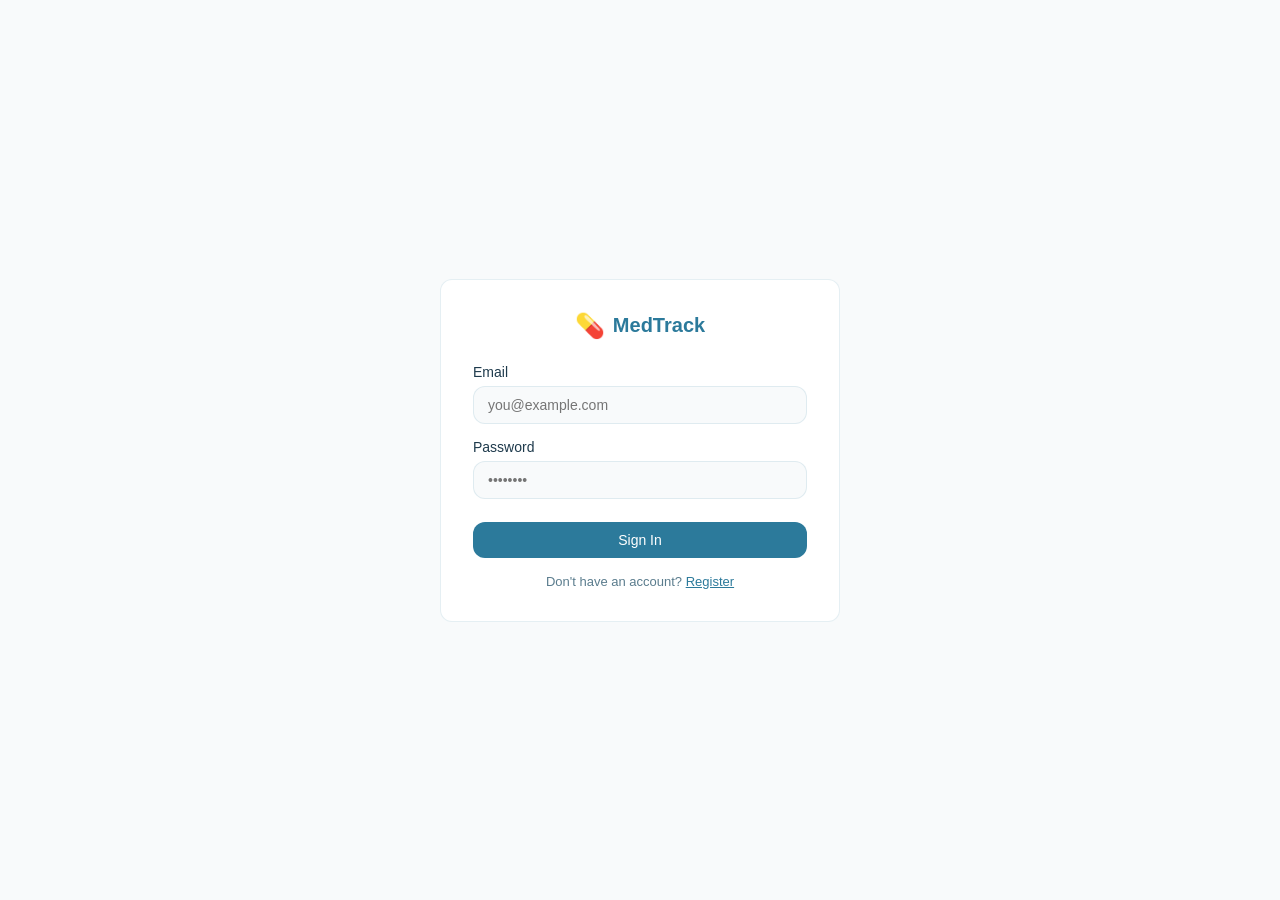
==== index.html @ 9bdb5b07 "Connect frontend to PHP backend API with login screen" ====
<!DOCTYPE html>
<html lang="en">
<head>
    <meta charset="UTF-8">
    <meta name="viewport" content="width=device-width, initial-scale=1.0">
    <title>MedTrack</title>
    <link rel="stylesheet" href="css/styles.css">
</head>
<body>
    <div id="login-screen">
    <div class="login-card">
        <div class="logo" style="justify-content:center;margin-bottom:24px">
            <span class="logo-icon">💊</span>
            <span class="logo-text">MedTrack</span>
        </div>
        <p id="login-error" class="login-error hidden"></p>
        <div class="form-group">
            <label class="form-label">Email</label>
            <input type="email" id="login-email" class="form-input" placeholder="you@example.com">
        </div>
        <div class="form-group">
            <label class="form-label">Password</label>
            <input type="password" id="login-password" class="form-input" placeholder="••••••••">
        </div>
        <button class="btn-add" style="width:100%;margin-top:8px" onclick="handleLogin()">Sign In</button>
        <p style="text-align:center;margin-top:16px;font-size:13px;color:var(--muted-foreground)">
            Don't have an account? 
            <a href="#" onclick="showRegister()" style="color:var(--primary)">Register</a>
        </p>
    </div>
</div>

<!-- Register Screen -->
<div id="register-screen" class="hidden">
    <div class="login-card">
        <div class="logo" style="justify-content:center;margin-bottom:24px">
            <span class="logo-icon">💊</span>
            <span class="logo-text">MedTrack</span>
        </div>
        <p id="register-error" class="login-error hidden"></p>
        <div class="form-group">
            <label class="form-label">First Name</label>
            <input type="text" id="reg-name" class="form-input" placeholder="John">
        </div>
        <div class="form-group">
            <label class="form-label">Last Name</label>
            <input type="text" id="reg-surname" class="form-input" placeholder="Smith">
        </div>
        <div class="form-group">
            <label class="form-label">Email</label>
            <input type="email" id="reg-email" class="form-input" placeholder="you@example.com">
        </div>
        <div class="form-group">
            <label class="form-label">Password</label>
            <input type="password" id="reg-password" class="form-input" placeholder="••••••••">
        </div>
        <div class="form-group">
            <label class="form-label">Role</label>
            <select id="reg-role" class="form-input">
                <option value="patient">Patient</option>
                <option value="doctor">Doctor</option>
            </select>
        </div>
        <button class="btn-add" style="width:100%;margin-top:8px" onclick="handleRegister()">Create Account</button>
        <p style="text-align:center;margin-top:16px;font-size:13px;color:var(--muted-foreground)">
            Already have an account?
            <a href="#" onclick="showLogin()" style="color:var(--primary)">Sign In</a>
        </p>
    </div>
</div>

    <!--MOBILE LAYOUT (Patient View)-->
    <div id="mobile-layout">
        <!-- Mobile Header -->
        <header class="mobile-header">
            <div class="logo">
                <span class="logo-icon">💊</span>
                <span class="logo-text">MedTrack</span>
            </div>
            <div class="header-right">
                <select id="role-selector" class="role-dropdown">
                    <option value="patient">Patient</option>
                    <option value="doctor">Doctor</option>
                    <option value="admin">Admin</option>
                </select>
                <button class="profile-btn">👤</button>
            </div>
        </header>

        <!-- Mobile Content -->
        <main id="mobile-content" class="mobile-main">
            <!-- Patient Dashboard -->
            <div id="patient-dashboard" class="page">
                <!-- Greeting -->
                <div class="greeting">
                    <h1 class="greeting-title">Good morning!</h1>
                    <p class="date-text" id="current-date"></p>
                </div>

                <!-- Adherence Card -->
                <div class="card adherence-card">
                    <p class="card-label">Today's Adherence</p>
                    <div class="adherence-stats">
                        <span class="adherence-percent" id="adherence-percent">0%</span>
                        <div class="adherence-circle">
                            <span id="adherence-circle-text">0%</span>
                        </div>
                    </div>
                    <div class="progress-bar">
                        <div class="progress-fill" id="progress-fill"></div>
                    </div>
                </div>

                <!-- Today's Medications -->
                <div class="section">
                    <h2 class="section-title">Today's Medications</h2>
                    <div id="medications-list">
                        <!-- Medication cards will load here -->
                    </div>
                </div>
            </div>

            <!-- Medications Page -->
            <div id="patient-medications" class="page hidden">
                <div class="page-header">
                    <h1 class="page-title">My Medications</h1>
                    <button class="btn-add" id="btn-add-med">+ Add</button>
                </div>
                <div id="all-medications-list">
                    <!-- All medications will load here -->
                </div>
            </div>

            <!-- History Page -->
            <div id="patient-history" class="page hidden">
                <div class="page-header">
                    <h1 class="page-title">Medication History</h1>
                </div>
                <p class="page-subtitle">Track your medication adherence over time</p>

                <!-- Weekly Summary Card -->
                <div class="card">
                    <div class="summary-header">
                        <h2 class="section-title">Weekly Summary</h2>
                        <div class="week-nav">
                            <button class="week-nav-btn" id="prev-week">←</button>
                            <button class="week-nav-btn" id="current-week-btn">Current Week</button>
                            <button class="week-nav-btn" id="next-week">→</button>
                        </div>
                    </div>
                    <div class="week-summary">
                        <div class="week-info">
                            <p class="week-dates" id="week-dates">Feb 16 - Feb 22, 2026</p>
                            <p class="week-adherence" id="week-adherence">0% Adherence</p>
                        </div>
                        <div class="adherence-circle">
                            <span id="history-adherence-circle">0%</span>
                        </div>
                    </div>
                </div>

                <!-- Calendar Table -->
                <div class="card history-calendar">
                    <div class="calendar-scroll">
                        <table class="calendar-table" id="history-table">
                            <!-- Table will be generated by JS -->
                        </table>
                    </div>

                    <!-- Legend -->
                    <div class="calendar-legend">
                        <div class="legend-item">
                            <span class="legend-icon taken">✓</span>
                            <span>Taken</span>
                        </div>
                        <div class="legend-item">
                            <span class="legend-icon partial">●</span>
                            <span>Partial</span>
                        </div>
                        <div class="legend-item">
                            <span class="legend-icon missed">✗</span>
                            <span>Missed</span>
                        </div>
                        <div class="legend-item">
                            <span class="legend-icon scheduled"></span>
                            <span>Scheduled</span>
                        </div>
                    </div>
                </div>
            </div>

            <!-- Reminders Page -->
            <div id="patient-reminders" class="page hidden">
                <div class="page-header">
                    <h1 class="page-title">Reminders</h1>
                </div>
                <p class="page-subtitle">Stay on track with your medication schedule</p>

                <!-- Today's Stats -->
                <div class="reminder-stats">
                    <div class="stat-card">
                        <span class="stat-icon">💊</span>
                        <div class="stat-info">
                            <p class="stat-label">Today's Doses</p>
                            <p class="stat-value" id="todays-doses">0</p>
                        </div>
                    </div>
                    <div class="stat-card">
                        <span class="stat-icon">✓</span>
                        <div class="stat-info">
                            <p class="stat-label">Taken</p>
                            <p class="stat-value" id="doses-taken">0</p>
                        </div>
                    </div>
                </div>

                <!-- Today's Schedule -->
                <div class="card">
                    <h2 class="section-title">Today's Schedule</h2>
                    <div id="reminders-list">
                        <!-- Reminders will load here -->
                    </div>
                </div>

                <!-- Notification Settings -->

                  <!-- Appointments -->
                  <div class="card">
                      <h2 class="section-title"><svg xmlns="http://www.w3.org/2000/svg" width="24" height="24" viewBox="0 0 24 24"><g fill="none"><path fill="#0c6fff" d="m3.171 7.083l3.732.12h5.122c1.71 0 3.411-.07 5.122-.1l3.302-.07h1.7a.35.35 0 0 0 .36-.33a.34.34 0 0 0-.33-.35l-1.73-.12l-3.302-.11c-1.71 0-3.421-.1-5.122-.1c-1.7 0-3.421.06-5.132.11l-3.712.15a7.4 7.4 0 0 0-1.19.06c-.31 0-.47.68 0 .69z"/><path fill="#020202" d="M23.85 5.943c.044-.788.021-1.578-.07-2.361a2.35 2.35 0 0 0-.49-1.11A1.55 1.55 0 0 0 22.52 2a6 6 0 0 0-1.001-.16c-.53-.05-1.06-.08-1.59-.11h-2.362c-2.33 0-4.652-.11-7.003-.13c-1.56 0-3.12 0-4.672.07l-3 .22c-.33 0-.711 0-1.071.07a6 6 0 0 0-.78.2a.64.64 0 0 0-.47.57c-.04.63-.09 1.27-.13 1.991C.35 6.302.3 7.883.21 9.474c-.06.95-.171 1.89-.211 2.841v1.25c0 .58.14 5.003.28 6.543q.035.599.21 1.17a.6.6 0 0 0 .21.301c.163.123.351.208.55.25q.498.08 1 .11l1.261.07l1.881.13l2.951.07c1.201 0 2.432.14 3.652.19h1.62c1.591 0 5.193-.12 7.394-.3a11 11 0 0 0 1.77-.25a.9.9 0 0 0 .45-.3a2.2 2.2 0 0 0 .35-.84q.105-.817.09-1.641L24 12.795zm-1.33 13.115v1.3a1.6 1.6 0 0 1-.12.46c-.12 0-.34.07-.56.09c-.851.11-2.212.19-3.622.26c-1.761.08-3.592.13-4.602.17h-1c-1.401 0-2.832-.16-4.212-.15H5.482l-1.84-.09l-1.251-.09h-.81l-.23-.05c0-.06-.06-.13-.08-.21a18 18 0 0 1-.19-1.83c-.09-1.49-.25-4.912-.28-5.402s0-1.06 0-1.581c0-.81.11-1.61.14-2.431c.03-.82.12-4.162.15-4.752s.06-1.33.11-2c.05 0 .52-.15.73-.17s.72 0 1 0L5.882 2.4h4.632c2.321 0 4.652.17 7.003.23c.77 0 1.55 0 2.331.08c.51 0 1 .07 1.53.13q.365.025.721.1a.76.76 0 0 1 .41.2c.189.279.293.605.3.94c.06.661 0 1.391 0 1.902l.07 6.362v.84z"/><path fill="#020202" d="M3.531 3.702a.88.88 0 0 0-.77 1.57c.76.42 2.23-.74.77-1.57m3.161.07c-.91-.43-1.7.83-.83 1.37a1.31 1.31 0 0 0 1.28-.29c.21-.24.19-.75-.45-1.08m1.841 1.23a1 1 0 0 0 1.56-.4a.89.89 0 0 0-1-1a.79.79 0 0 0-.56 1.4"/><path fill="#020202" fill-rule="evenodd" d="M8.163 11.605c-.35-2.001-.46-2.001-2.11-1.9c-1.481.08-1.731-.141-2.001 1.14c-.06.32-.08.85-.14 1.31a1.3 1.3 0 0 0 .13.83c.45.78 1.62.76 2.42.78c1.471.04 1.821-.76 1.701-2.16m-1.08.71c0 .3 0 .24-.6.32c-2.211.09-1.701.12-1.601-2.2c.698.107 1.404.16 2.11.16c.115.565.146 1.145.09 1.72m.751 3.512c-.31-.66-1.13-.5-1.78-.46c-1.491.07-1.731-.14-2.001 1.13c-.06.32-.08.86-.14 1.32a1.3 1.3 0 0 0 .13.83c.45.771 1.62.761 2.42.781c2.072.05 1.921-1.65 1.371-3.601m-.75 2.18c0 .29 0 .23-.6.32c-2.201.08-1.711.12-1.601-2.2q1.051.132 2.11.13a5.8 5.8 0 0 1 .09 1.75m7.284-6.402c-.35-2.001-.46-2.001-2.111-1.9c-1.48.08-1.73-.141-2 1.14c-.06.32-.09.85-.15 1.31a1.3 1.3 0 0 0 .14.83c.44.78 1.61.76 2.42.78c1.47.04 1.811-.76 1.7-2.16m-1.09.71c0 .3 0 .24-.59.32c-2.212.09-1.712.12-1.602-2.2q1.05.16 2.111.16c.107.566.134 1.146.08 1.72m.722 3.512c-.31-.66-1.13-.5-1.771-.46c-1.49.07-1.73-.14-2 1.13c-.06.32-.09.86-.15 1.32a1.3 1.3 0 0 0 .14.83c.44.771 1.61.761 2.42.781c2.101.05 1.941-1.65 1.36-3.601m-.72 2.18c0 .29 0 .23-.59.32c-2.212.08-1.711.12-1.601-2.2q1.05.147 2.11.16c.107.567.134 1.146.08 1.72m7.295-6.402c-.36-2.001-.47-2.001-2.121-1.9c-1.48.08-1.731-.141-2.001 1.14c-.07.32-.09.85-.15 1.31c-.05.284-.003.575.13.83c.45.78 1.62.76 2.42.78c1.481.04 1.832-.76 1.722-2.16m-1.09.71c-.05.3 0 .24-.601.32c-2.211.09-1.7.12-1.6-2.2q1.048.16 2.11.16c.114.565.145 1.145.09 1.72m.751 3.512c-.31-.66-1.131-.5-1.781-.46c-1.49.07-1.731-.14-2.001 1.13c-.07.32-.09.86-.15 1.32c-.05.284-.003.576.13.83c.45.771 1.62.761 2.42.781c2.082.05 1.932-1.65 1.381-3.601m-.75 2.18c-.05.29 0 .23-.601.32c-2.201.08-1.7.12-1.6-2.2q1.05.147 2.11.16c.115.566.145 1.146.09 1.72" clip-rule="evenodd"/></g></svg> Appointments</h2>
                      <div id="appointments-list">
                          <!-- Appointments will load here -->
                      </div>
                  </div>


                <div class="card">
                    <h2 class="section-title">Notification Settings</h2>
                    <div class="settings-list">
                        <div class="setting-item">
                            <div class="setting-info">
                                <p class="setting-label">Medication Reminders</p>
                                <p class="setting-desc">Get notified before each dose</p>
                            </div>
                            <label class="toggle">
                                <input type="checkbox" checked>
                                <span class="toggle-slider"></span>
                            </label>
                        </div>
                        <div class="setting-item">
                            <div class="setting-info">
                                <p class="setting-label">Missed Dose Alerts</p>
                                <p class="setting-desc">Alert when a dose is missed</p>
                            </div>
                            <label class="toggle">
                                <input type="checkbox" checked>
                                <span class="toggle-slider"></span>
                            </label>
                        </div>
                    </div>
                </div>
            </div>
        </main>

        <!-- Bottom Navigation (Mobile Only)-->
        <nav id="bottom-nav" class="bottom-nav">
        <button class="nav-item active" data-page="dashboard">
                <span class="nav-icon"><svg xmlns="http://www.w3.org/2000/svg" width="24" height="24" viewBox="0 0 24 24"><path fill="none" stroke="currentColor" stroke-linecap="round" stroke-linejoin="round" stroke-width="2" d="M8 14v3m4-3v3m4-3v3M3 21h18M3 10h18M3 7l9-4l9 4M4 10h16v11H4z"/></svg></span>
                <span class="nav-label">Home</span>
            </button>
            <button class="nav-item" data-page="medications">
                <span class="nav-icon"><span class="nav-icon"><svg xmlns="http://www.w3.org/2000/svg" width="24" height="24" viewBox="0 0 24   24" fill="none" stroke="currentColor" stroke-width="2" stroke-linecap="round"                         stroke-linejoin="round"><path d="m10.5 20.5 10-10a4.95 4.95 0 1 0-7-7l-10 10a4.95 4.95 0 1 0 7         7Z"/><path d="m8.5 8.5 7 7"/></svg></span>
                <span class="nav-label">Meds</span>
            </button>
            <button class="nav-item" data-page="history">
                <span class="nav-icon"><svg xmlns="http://www.w3.org/2000/svg" width="24" height="24" viewBox="0 0 24 24"><path fill="none" stroke="currentColor" stroke-linecap="round" stroke-linejoin="round" stroke-width="1.5" d="M6.75 3v2.25M17.25 3v2.25M3 18.75V7.5a2.25 2.25 0 0 1 2.25-2.25h13.5A2.25 2.25 0 0 1 21 7.5v11.25m-18 0A2.25 2.25 0 0 0 5.25 21h13.5A2.25 2.25 0 0 0 21 18.75m-18 0v-7.5A2.25 2.25 0 0 1 5.25 9h13.5A2.25 2.25 0 0 1 21 11.25v7.5m-9-6h.008v.008H12v-.008ZM12 15h.008v.008H12V15Zm0 2.25h.008v.008H12v-.008ZM9.75 15h.008v.008H9.75V15Zm0 2.25h.008v.008H9.75v-.008ZM7.5 15h.008v.008H7.5V15Zm0 2.25h.008v.008H7.5v-.008Zm6.75-4.5h.008v.008h-.008v-.008Zm0 2.25h.008v.008h-.008V15Zm0 2.25h.008v.008h-.008v-.008Zm2.25-4.5h.008v.008H16.5v-.008Zm0 2.25h.008v.008H16.5V15Z"/></svg></span>
                <span class="nav-label">History</span>
            </button>
            <button class="nav-item" data-page="reminders">
                <span class="nav-icon"><svg xmlns="http://www.w3.org/2000/svg" width="24" height="24" viewBox="0 0 24 24"><path fill="none" stroke="currentColor" stroke-linecap="round" stroke-linejoin="round" stroke-width="2" d="M15 17h5l-1.405-1.405A2.03 2.03 0 0 1 18 14.158V11a6 6 0 0 0-4-5.659V5a2 2 0 1 0-4 0v.341C7.67 6.165 6 8.388 6 11v3.159c0 .538-.214 1.055-.595 1.436L4 17h5m6 0v1a3 3 0 1 1-6 0v-1m6 0H9"/></svg></span>
                <span class="nav-label">Reminders</span>
            </button>
            <button class="nav-item" data-page="messages">
                <span class="nav-icon"><svg xmlns="http://www.w3.org/2000/svg" width="24" height="24" viewBox="0 0 24 24"><path fill="none" stroke="currentColor" stroke-linecap="round" stroke-linejoin="round" stroke-width="1.5" d="M7.5 8.25h9m-9 3H12m-9.75 1.51c0 1.6 1.123 2.994 2.707 3.227c1.129.166 2.27.293 3.423.379c.35.026.67.21.865.501L12 21l2.755-4.133a1.14 1.14 0 0 1 .865-.501a48.172 48.172 0 0 0 3.423-.379c1.584-.233 2.707-1.626 2.707-3.228V6.741c0-1.602-1.123-2.995-2.707-3.228A48.394 48.394 0 0 0 12 3c-2.392 0-4.744.175-7.043.513C3.373 3.746 2.25 5.14 2.25 6.741v6.018Z"/></svg></span>
                <span class="nav-label">Messages</span>
            </button>
            <button class="nav-item" data-page="settings">
                <span class="nav-icon"><svg xmlns="http://www.w3.org/2000/svg" width="24" height="24" viewBox="0 0 24 24"><g fill="none" stroke="currentColor" stroke-linecap="round" stroke-linejoin="round" stroke-width="2"><path d="M10.325 4.317c.426-1.756 2.924-1.756 3.35 0a1.724 1.724 0 0 0 2.573 1.066c1.543-.94 3.31.826 2.37 2.37a1.724 1.724 0 0 0 1.065 2.572c1.756.426 1.756 2.924 0 3.35a1.724 1.724 0 0 0-1.066 2.573c.94 1.543-.826 3.31-2.37 2.37a1.724 1.724 0 0 0-2.572 1.065c-.426 1.756-2.924 1.756-3.35 0a1.724 1.724 0 0 0-2.573-1.066c-1.543.94-3.31-.826-2.37-2.37a1.724 1.724 0 0 0-1.065-2.572c-1.756-.426-1.756-2.924 0-3.35a1.724 1.724 0 0 0 1.066-2.573c-.94-1.543.826-3.31 2.37-2.37c.996.608 2.296.07 2.572-1.065"/><path d="M15 12a3 3 0 1 1-6 0a3 3 0 0 1 6 0"/></g></svg></span>
                <span class="nav-label">Settings</span>
            </button>
        </nav>
    </div>

    <!-- DESKTOP LAYOUT (Doctor/Admin View)-->
    <div id="desktop-layout" class="desktop-layout hidden">
        <!-- Desktop Header -->
        <header class="desktop-header">
            <div class="logo">
                <span class="logo-icon">💊</span>
                <span class="logo-text">MedTrack</span>
            </div>
            <div class="header-right">
                <select id="role-selector-desktop" class="role-dropdown">
                    <option value="patient">Patient</option>
                    <option value="doctor">Doctor</option>
                    <option value="admin">Admin</option>
                </select>
                <button class="profile-btn">👤</button>
            </div>
        </header>

        <!-- Desktop Sidebar -->
        <aside id="sidebar" class="sidebar">
            <!-- Doctor Navigation -->
            <div id="doctor-nav" class="sidebar-nav">
                <button class="sidebar-item active" data-page="dashboard">
                    <span class="sidebar-icon"><svg xmlns="http://www.w3.org/2000/svg" width="24" height="24" viewBox="0 0 24 24"><path fill="none" stroke="currentColor" stroke-linecap="round" stroke-linejoin="round" stroke-width="2" d="M8 14v3m4-3v3m4-3v3M3 21h18M3 10h18M3 7l9-4l9 4M4 10h16v11H4z"/></svg></span>
                    <span class="sidebar-label">Dashboard</span>
                </button>
                <button class="sidebar-item" data-page="patients">
                    <span class="sidebar-icon">👥</span>
                    <span class="sidebar-label">Patients</span>
                </button>
                <button class="sidebar-item" data-page="prescriptions">
                    <span class="sidebar-icon">📝</span>
                    <span class="sidebar-label">Prescriptions</span>
                </button>
                <button class="sidebar-item" data-page="reports">
                    <span class="sidebar-icon">📊</span>
                    <span class="sidebar-label">Reports</span>
                </button>
                <button class="sidebar-item" data-page="messages">
                    <span class="sidebar-icon">💬</span>
                    <span class="sidebar-label">Messages</span>
                </button>
                <button class="sidebar-item" data-page="settings">
                    <span class="sidebar-icon">⚙️</span>
                    <span class="sidebar-label">Settings</span>
                </button>
            </div>

            <!-- Admin Navigation -->
            <div id="admin-nav" class="sidebar-nav hidden">
                <button class="sidebar-item active" data-page="dashboard">
                    <span class="sidebar-icon">🏠</span>
                    <span class="sidebar-label">Dashboard</span>
                </button>
                <button class="sidebar-item" data-page="users">
                    <span class="sidebar-icon">👥</span>
                    <span class="sidebar-label">Users & Roles</span>
                </button>
                <button class="sidebar-item" data-page="logs">
                    <span class="sidebar-icon">📋</span>
                    <span class="sidebar-label">System Logs</span>
                </button>
                <button class="sidebar-item" data-page="reports">
                    <span class="sidebar-icon">📊</span>
                    <span class="sidebar-label">Reports</span>
                </button>
                <button class="sidebar-item" data-page="settings">
                    <span class="sidebar-icon">⚙️</span>
                    <span class="sidebar-label">Settings</span>
                </button>
            </div>
        </aside>

        <!-- Desktop Content -->
        <main id="desktop-content" class="desktop-main">
        </main>
    </div>

    <!--Add medication Modal-->
    <div id="add-med-modal" class="modal-overlay hidden">
      <div class="modal">
          <h2 class="modal-title">Add Medication</h2>
          <form id="add-med-form">
              <div class="form-group">
                  <label class="form-label">Medication Name</label>
                  <input type="text" id="med-name" class="form-input" placeholder="e.g. Lisinopril" required>
              </div>
              <div class="form-group">
                <label class="form-label">Dose</label>
                  <input type="text" id="med-dose" class="form-input" placeholder="e.g. 10mg" required>
              </div>
              <div class="form-group">
                  <label class="form-label">Frequency</label>
                  <select id="med-frequency" class="form-input">
                      <option value="Once daily">Once daily</option>
                      <option value="Twice daily">Twice daily</option>
                      <option value="Three times daily">Three times daily</option>
                  </select>
              </div>
              <div class="form-group">
                  <label class="form-label">Time</label>
                  <input type="time" id="med-time" class="form-input" value="08:00" required>
              </div>
              <div class="modal-buttons">
                  <button type="submit" class="btn-add">Add Medication</button>
                  <button type="button" id="cancel-modal" class="btn-cancel">Cancel</button>
              </div>
          </form>
      </div>
  </div>


    <!-- JavaScript Files -->
    <script src="js/data.js"></script>
    <script src="js/api.js"></script>
    <script src="js/app.js"></script>
</body>
</html>
---- css/styles.css ----
/* MedTrack Styles */

/* Color Variables */
:root {
    --primary: #2c7a9b;
    --primary-foreground: #ffffff;
    --secondary: #e0f2f7;
    --secondary-foreground: #1e3a4c;
    --accent: #4db6ac;
    --accent-foreground: #ffffff;
    --background: #f8fafb;
    --foreground: #1e3a4c;
    --card: #ffffff;
    --muted: #e8f4f8;
    --muted-foreground: #5a7c8d;
    --border: rgba(44, 122, 155, 0.12);
    --destructive: #d4183d;
    --radius: 0.75rem;
    --sidebar: #ffffff;
    --sidebar-accent: #e0f2f7;
}

/* Base Styles */
* {
    margin: 0;
    padding: 0;
    box-sizing: border-box;
}

body {
    font-family: Arial, sans-serif;
    background-color: var(--background);
    color: var(--foreground);
}

/* Mobile Header */
.mobile-header {
    display: flex;
    justify-content: space-between;
    align-items: center;
    padding: 15px 20px;
    background-color: var(--card);
    position: fixed;
    top: 0;
    left: 0;
    right: 0;
    z-index: 100;
    border-bottom: 1px solid var(--border);
}

.logo {
    display: flex;
    align-items: center;
    gap: 8px;
}

.logo-icon {
    font-size: 24px;
}

.logo-text {
    font-size: 20px;
    font-weight: bold;
    color: var(--primary);
}

.header-right {
    display: flex;
    align-items: center;
    gap: 10px;
}

.role-dropdown {
    padding: 8px 12px;
    border: 1px solid var(--border);
    border-radius: var(--radius);
    font-size: 14px;
    background-color: var(--card);
    color: var(--foreground);
}

.profile-btn {
    width: 40px;
    height: 40px;
    border: none;
    border-radius: 50%;
    background-color: var(--secondary);
    font-size: 18px;
    cursor: pointer;
}

.profile-btn:hover {
    background-color: var(--muted);
}

/* Bottom Navigation */
.bottom-nav {
    display: flex;
    justify-content: space-around;
    align-items: center;
    padding: 10px 0;
    background-color: var(--card);
    border-top: 1px solid var(--border);
    position: fixed;
    bottom: 0;
    left: 0;
    right: 0;
    z-index: 100;
}

.nav-icon {
    font-size: 20px;
}

.nav-item {
    display: flex;
    flex-direction: column;
    align-items: center;
    gap: 4px;
    padding: 8px 10px;
    border: none;
    background: none;
    cursor: pointer;
    color: var(--muted-foreground);
}

.nav-item:hover {
    color: var(--primary);
}

.nav-item.active {
    color: var(--primary);
}

.nav-label {
    font-size: 11px;
}

/* Mobile Content */
.mobile-main {
    padding: 80px 20px 100px 20px;
    min-height: 100vh;
    background-color: var(--background);
}

/* Desktop Layout */
.desktop-layout{
    
    /* Visibility controlled by .hidden class */
}

.desktop-header {
    display: flex;
    justify-content: space-between;
    align-items: center;
    padding: 15px 30px;
    background-color: var(--card);
    border-bottom: 1px solid var(--border);
    position: fixed;
    top: 0;
    left: 0;
    right: 0;
    z-index: 100;
}

/* Sidebar */
.sidebar {
    position: fixed;
    top: 60px;
    left: 0;
    width: 250px;
    height: calc(100vh - 60px);
    background-color: var(--sidebar);
    border-right: 1px solid var(--border);
    padding: 20px 0;
}

/* Desktop Main Content */
.desktop-main {
    margin-top: 60px;
    margin-left: 250px;
    padding: 30px;
    min-height: calc(100vh - 60px);
    background-color: var(--background);
}

/* Sidebar Navigation Items */
.sidebar-item {
    display: flex;
    align-items: center;
    gap: 12px;
    width: 100%;
    padding: 15px 20px;
    border: none;
    background: none;
    cursor: pointer;
    color: var(--muted-foreground);
    font-size: 16px;
    text-align: left;
}

.sidebar-item:hover {
    background-color: var(--muted);
}

.sidebar-item.active {
    color: var(--primary);
    background-color: var(--sidebar-accent);
}

.sidebar-icon {
    font-size: 20px;
}

.sidebar-label {
    font-weight: 500;
}

/* Patient Dashboard */
.greeting {
    margin-bottom: 20px;
}

.greeting-title {
    font-size: 28px;
    font-weight: 600;
    color: var(--foreground);
    margin-bottom: 4px;
}

.date-text {
    font-size: 14px;
    color: var(--muted-foreground);
}

/* Cards */
.card {
    background-color: var(--card);
    border-radius: var(--radius);
    padding: 20px;
    margin-bottom: 20px;
    border: 1px solid var(--border);
}

.card-label {
    font-size: 14px;
    color: var(--muted-foreground);
    margin-bottom: 10px;
}

/* Adherence Card */
.adherence-card {
    position: relative;
}

.adherence-stats {
    display: flex;
    justify-content: space-between;
    align-items: center;
    margin-bottom: 15px;
}

.adherence-percent {
    font-size: 36px;
    font-weight: 700;
    color: var(--foreground);
}

.adherence-circle {
    width: 60px;
    height: 60px;
    border-radius: 50%;
    background-color: var(--secondary);
    display: flex;
    align-items: center;
    justify-content: center;
    font-size: 14px;
    font-weight: 600;
    color: var(--primary);
}

.progress-bar {
    height: 8px;
    background-color: var(--muted);
    border-radius: 4px;
    overflow: hidden;
}

.progress-fill {
    height: 100%;
    background-color: var(--accent);
    border-radius: 4px;
    width: 0%;
    transition: width 0.3s ease;
}

/* Sections */
.section {
    margin-bottom: 20px;
}

.section-title {
    font-size: 18px;
    font-weight: 600;
    color: var(--foreground);
    margin-bottom: 15px;
    display: flex;
    align-items: center;
    gap: 8px;
}

/* Medication Cards */
.medication-card {
    background-color: var(--card);
    border-radius: var(--radius);
    padding: 15px;
    margin-bottom: 12px;
    border: 1px solid var(--border);
    display: flex;
    justify-content: space-between;
    align-items: center;
}

.medication-info {
    display: flex;
    align-items: center;
    gap: 12px;
}

.medication-icon {
    width: 45px;
    height: 45px;
    border-radius: 50%;
    background-color: var(--secondary);
    display: flex;
    align-items: center;
    justify-content: center;
    font-size: 18px;
    font-weight: 600;
    color: var(--primary);
}

.medication-details {
    display: flex;
    flex-direction: column;
}

.medication-name {
    font-size: 16px;
    font-weight: 600;
    color: var(--foreground);
}

.medication-dosage {
    font-size: 14px;
    color: var(--muted-foreground);
}

.medication-time {
    text-align: right;
}

.medication-time-text {
    font-size: 14px;
    font-weight: 600;
    color: var(--foreground);
}

.medication-frequency {
    font-size: 12px;
    color: var(--muted-foreground);
}

.btn-taken {
    background-color: var(--primary);
    color: var(--primary-foreground);
    border: none;
    border-radius: var(--radius);
    padding: 10px 16px;
    font-size: 14px;
    font-weight: 500;
    cursor: pointer;
    margin-top: 8px;
}

.btn-taken:hover {
    background-color: var(--accent);
}

.btn-taken.taken {
    background-color: var(--muted);
    color: var(--muted-foreground);
    cursor: default;
}

/* Page Visibility */
.hidden {
    display: none !important;
}

/* Page Header */
.page-header {
    display: flex;
    justify-content: space-between;
    align-items: center;
    margin-bottom: 20px;
}

.page-title {
    font-size: 24px;
    font-weight: 600;
    color: var(--foreground);
}

/* Add Button */
.btn-add {
    background-color: var(--primary);
    color: var(--primary-foreground);
    border: none;
    border-radius: var(--radius);
    padding: 10px 20px;
    font-size: 14px;
    font-weight: 500;
    cursor: pointer;
}

.btn-add:hover {
    background-color: var(--accent);
}

/* Full Medication Card (for medications page) */
.medication-card-full {
    background-color: var(--card);
    border-radius: var(--radius);
    padding: 20px;
    margin-bottom: 15px;
    border: 1px solid var(--border);
}

.medication-card-header {
    display: flex;
    justify-content: space-between;
    align-items: flex-start;
    margin-bottom: 15px;
}

.medication-card-actions {
    display: flex;
    gap: 10px;
}


.medication-card-details {
    display: grid;
    grid-template-columns: 1fr 1fr;
    gap: 10px;
}

.detail-item {
    display: flex;
    flex-direction: column;
}

.detail-label {
    font-size: 12px;
    color: var(--muted-foreground);
}

.detail-value {
    font-size: 14px;
    font-weight: 500;
    color: var(--foreground);
}


/* History Page */
  .page-subtitle {
      font-size: 14px;
      color: var(--muted-foreground);
      margin-bottom: 20px;
  }

  .summary-header {
      display: flex;
      justify-content: space-between;
      align-items: center;
      margin-bottom: 15px;
      flex-wrap: wrap;
      gap: 10px;
  }

  .week-nav {
      display: flex;
      align-items: center;
      gap: 8px;
  }

  .week-nav-btn {
      padding: 8px 12px;
      border: none;
      background-color: var(--secondary);
      color: var(--foreground);
      border-radius: var(--radius);
      cursor: pointer;
      font-size: 14px;
  }

  .week-nav-btn:hover {
      background-color: var(--accent);
      color: var(--accent-foreground);
  }

  .week-summary {
      display: flex;
      justify-content: space-between;
      align-items: center;
      padding: 15px;
      background-color: var(--secondary);
      border-radius: var(--radius);
  }

  .week-dates {
      font-size: 14px;
      color: var(--muted-foreground);
      margin-bottom: 5px;
  }

  .week-adherence {
      font-size: 24px;
      font-weight: 600;
      color: var(--foreground);
  }

  /* Calendar Table */
  .history-calendar {
      overflow: hidden;
  }

  .calendar-scroll {
      overflow-x: auto;
  }

  .calendar-table {
      width: 100%;
      border-collapse: collapse;
      min-width: 500px;
  }

  .calendar-table th,
  .calendar-table td {
      padding: 12px 8px;
      text-align: center;
  }

  .calendar-table th {
      font-size: 12px;
      color: var(--muted-foreground);
      font-weight: 500;
  }

  .calendar-table th .day-date {
      font-size: 14px;
      color: var(--foreground);
      font-weight: 500;
  }

  .calendar-table th.today .day-date {
      color: var(--primary);
  }

  .calendar-table td:first-child {
      text-align: left;
  }

  .calendar-table tbody tr {
      border-top: 1px solid var(--border);
  }

  .med-cell-name {
      font-weight: 500;
      color: var(--foreground);
  }

  .med-cell-dosage {
      font-size: 12px;
      color: var(--muted-foreground);
  }

  /* Status Icons */
  .status-icon {
      width: 36px;
      height: 36px;
      border-radius: 8px;
      display: inline-flex;
      align-items: center;
      justify-content: center;
      font-size: 16px;
  }

  .status-icon.taken {
      background-color: var(--accent);
      color: white;
  }

  .status-icon.missed {
      background-color: rgba(212, 24, 61, 0.2);
      color: var(--destructive);
  }

  .status-icon.partial {
      background-color: rgba(77, 182, 172, 0.4);
      color: var(--accent);
  }

  .status-icon.scheduled {
      background-color: var(--secondary);
  }

  /* Legend */
  .calendar-legend {
      display: flex;
      justify-content: center;
      gap: 20px;
      padding-top: 15px;
      margin-top: 15px;
      border-top: 1px solid var(--border);
      flex-wrap: wrap;
  }

  .legend-item {
      display: flex;
      align-items: center;
      gap: 8px;
      font-size: 14px;
      color: var(--muted-foreground);
  }

  .legend-icon {
      width: 28px;
      height: 28px;
      border-radius: 6px;
      display: inline-flex;
      align-items: center;
      justify-content: center;
      font-size: 14px;
  }

  .legend-icon.taken {
      background-color: var(--accent);
      color: white;
  }

  .legend-icon.missed {
      background-color: rgba(212, 24, 61, 0.2);
      color: var(--destructive);
  }

  .legend-icon.partial {
      background-color: rgba(77, 182, 172, 0.4);
      color: var(--accent);
  }

  .legend-icon.scheduled {
      background-color: var(--secondary);
  }

/* Empty message */
.empty-message {
    text-align: center;
    padding: 20px;
    color: var(--muted-foreground);
}

/* Reminders Page */
  .reminder-stats {
      display: grid;
      grid-template-columns: 1fr 1fr;
      gap: 15px;
      margin-bottom: 20px;
  }

  .stat-card {
      background-color: var(--card);
      border-radius: var(--radius);
      padding: 15px;
      border: 1px solid var(--border);
      display: flex;
      align-items: center;
      gap: 12px;
  }

  .stat-icon {
      font-size: 24px;
  }

  .stat-info {
      display: flex;
      flex-direction: column;
  }

  .stat-label {
      font-size: 12px;
      color: var(--muted-foreground);
  }

  .stat-value {
      font-size: 24px;
      font-weight: 600;
      color: var(--foreground);
  }

  /* Settings List */
  .settings-list {
      display: flex;
      flex-direction: column;
      gap: 12px;
  }

  .setting-item {
      display: flex;
      justify-content: space-between;
      align-items: center;
      padding: 15px;
      background-color: var(--muted);
      border-radius: var(--radius);
  }

  .setting-info {
      display: flex;
      flex-direction: column;
  }

  .setting-label {
      font-weight: 500;
      color: var(--foreground);
  }

  .setting-desc {
      font-size: 12px;
      color: var(--muted-foreground);
  }

  /* Toggle Switch */
  .toggle {
      position: relative;
      display: inline-block;
      width: 44px;
      height: 24px;
  }

  .toggle input {
      opacity: 0;
      width: 0;
      height: 0;
  }

  .toggle-slider {
      position: absolute;
      cursor: pointer;
      top: 0;
      left: 0;
      right: 0;
      bottom: 0;
      background-color: var(--secondary);
      border-radius: 24px;
      transition: 0.3s;
  }

  .toggle-slider:before {
      position: absolute;
      content: "";
      height: 18px;
      width: 18px;
      left: 3px;
      bottom: 3px;
      background-color: white;
      border-radius: 50%;
      transition: 0.3s;
  }

  .toggle input:checked + .toggle-slider {
      background-color: var(--primary);
  }

  .toggle input:checked + .toggle-slider:before {
      transform: translateX(20px);
  }

  /* Reminder Card */
  .reminder-card {
      display: flex;
      justify-content: space-between;
      align-items: center;
      padding: 15px;
      background-color: var(--muted);
      border-radius: var(--radius);
      margin-bottom: 10px;
  }

  .reminder-info {
      display: flex;
      align-items: center;
      gap: 12px;
  }

  .reminder-icon {
      width: 40px;
      height: 40px;
      border-radius: 50%;
      background-color: var(--secondary);
      display: flex;
      align-items: center;
      justify-content: center;
      font-size: 16px;
      font-weight: 600;
      color: var(--primary);
  }

  .reminder-details {
      display: flex;
      flex-direction: column;
  }

  .reminder-name {
      font-weight: 500;
      color: var(--foreground);
  }

  .reminder-dose {
      font-size: 12px;
      color: var(--muted-foreground);
  }

  .reminder-time {
      font-weight: 600;
      color: var(--foreground);
  }


  /* Modal */                                                                                            .modal-overlay {
      position: fixed;
      top: 0;
      left: 0;
      right: 0;
      bottom: 0;
      background-color: rgba(0, 0, 0, 0.5);
      z-index: 200;
      display: flex;
      align-items: center;
      justify-content: center;
  }

  .modal {
      background-color: var(--card);
      border-radius: var(--radius);
      padding: 25px;
      width: 90%;
      max-width: 400px;
  }

  .modal-title {
      font-size: 20px;
      font-weight: 600;
      color: var(--foreground);
      margin-bottom: 20px;
  }

  .form-group {
      margin-bottom: 15px;
  }

  .form-label {
      display: block;
      font-size: 14px;
      font-weight: 500;
      color: var(--foreground);
      margin-bottom: 6px;
  }

  .form-input {
      width: 100%;
      padding: 10px 14px;
      border: 1px solid var(--border);
      border-radius: var(--radius);
      font-size: 14px;
      background-color: var(--background);
      color: var(--foreground);
  }

  .modal-buttons {
      display: flex;
      gap: 10px;
      margin-top: 20px;
  }

  .btn-cancel {
      flex: 1;
      padding: 10px;
      border: 1px solid var(--border);
      border-radius: var(--radius);
      background: none;
      color: var(--foreground);
      font-size: 14px;
      cursor: pointer;
  }

  .btn-cancel:hover {
      background-color: var(--muted);
  }


  .nav-icon svg {
      display: block;
  }

  .btn-edit {
      padding: 6px 12px;
      border: 1px solid var(--primary);
      border-radius: var(--radius);
      background: none;
      color: var(--primary);
      font-size: 13px;
      font-weight: 500;
      cursor: pointer;
      transition: background-color 0.2s;
  }

  .btn-edit:hover {
      background-color: var(--secondary);
  }

 .btn-delete {
      padding: 6px 12px;
      border: 1px solid var(--primary);
      border-radius: var(--radius);
      background: none;
      color: var(--primary);
      font-size: 13px;
      font-weight: 500;
      cursor: pointer;
      transition: background-color 0.2s;
  }

  .btn-delete:hover {
      background-color: var(--secondary);
  }



/* ══════════════════════════════════════════════════
   DOCTOR VIEW STYLES
══════════════════════════════════════════════════ */

/* Page shell */
.doc-page { max-width: 1200px; }
.doc-page-header {
    display: flex;
    justify-content: space-between;
    align-items: center;
    margin-bottom: 24px;
    flex-wrap: wrap;
    gap: 12px;
}
.doc-title    { font-size: 26px; font-weight: 700; color: var(--foreground); }
.doc-subtitle { font-size: 14px; color: var(--muted-foreground); margin-top: 2px; }

/* Card */
.doc-card {
    background: var(--card);
    border: 1px solid var(--border);
    border-radius: var(--radius);
    padding: 20px;
    margin-bottom: 20px;
}
.doc-card-title {
    font-size: 16px;
    font-weight: 600;
    color: var(--foreground);
    margin-bottom: 16px;
}
.doc-card-title-row {
    display: flex;
    justify-content: space-between;
    align-items: center;
    margin-bottom: 16px;
}
.flex-1 { flex: 1; }

/* Layout helpers */
.dash-row {
    display: flex;
    gap: 20px;
    margin-bottom: 20px;
    flex-wrap: wrap;
}
.dash-row > .doc-card { margin-bottom: 0; }

/* KPI grid */
.kpi-grid {
    display: grid;
    grid-template-columns: repeat(4, 1fr);
    gap: 16px;
    margin-bottom: 20px;
}
@media (max-width: 900px) { .kpi-grid { grid-template-columns: repeat(2, 1fr); } }
.kpi-card {
    background: var(--card);
    border: 1px solid var(--border);
    border-radius: var(--radius);
    padding: 18px 20px;
    display: flex;
    align-items: center;
    gap: 14px;
}
.kpi-icon {
    width: 48px;
    height: 48px;
    border-radius: 12px;
    display: flex;
    align-items: center;
    justify-content: center;
    font-size: 22px;
    flex-shrink: 0;
}
.kpi-label { font-size: 12px; color: var(--muted-foreground); margin-bottom: 2px; }
.kpi-value { font-size: 28px; font-weight: 700; color: var(--foreground); line-height: 1; }

/* Avatar */
.doc-avatar {
    border-radius: 50%;
    background: var(--secondary);
    color: var(--primary);
    font-weight: 700;
    display: inline-flex;
    align-items: center;
    justify-content: center;
    flex-shrink: 0;
}

/* Badges */
.badge {
    display: inline-block;
    padding: 3px 10px;
    border-radius: 999px;
    font-size: 12px;
    font-weight: 600;
}
.badge-stable   { background: #d1fae5; color: #065f46; }
.badge-warning  { background: #fef3c7; color: #92400e; }
.badge-critical { background: #fee2e2; color: #991b1b; }
.badge-muted    { background: var(--muted); color: var(--muted-foreground); }

/* Alerts */
.alerts-list { display: flex; flex-direction: column; gap: 10px; }
.doc-alert {
    display: flex;
    align-items: center;
    gap: 10px;
    padding: 12px 14px;
    border-radius: var(--radius);
    font-size: 14px;
}
.alert-critical { background: #fee2e2; color: #991b1b; }
.alert-warning  { background: #fef3c7; color: #92400e; }
.alert-info     { background: #e0f2f7; color: var(--primary); }
.alert-icon  { font-size: 18px; flex-shrink: 0; }
.alert-msg   { flex: 1; }
.alert-link  {
    background: none;
    border: none;
    font-size: 13px;
    font-weight: 600;
    cursor: pointer;
    color: inherit;
    text-decoration: underline;
    white-space: nowrap;
}

/* Today's appointments */
.apts-list { display: flex; flex-direction: column; gap: 10px; }
.apt-row {
    display: flex;
    align-items: center;
    gap: 12px;
    padding: 10px;
    background: var(--muted);
    border-radius: var(--radius);
}
.apt-info { flex: 1; display: flex; flex-direction: column; }
.apt-name { font-weight: 600; font-size: 14px; }
.apt-type { font-size: 12px; color: var(--muted-foreground); }
.apt-time { font-size: 13px; font-weight: 600; color: var(--primary); }

/* Low adherence list */
.low-list { display: flex; flex-direction: column; gap: 12px; }
.low-patient-row {
    display: flex;
    align-items: center;
    gap: 12px;
    cursor: pointer;
    padding: 8px;
    border-radius: var(--radius);
    transition: background 0.15s;
}
.low-patient-row:hover { background: var(--muted); }
.low-info  { flex: 1; }
.low-name  { font-size: 14px; font-weight: 600; display: block; margin-bottom: 4px; }
.low-bar-wrap { height: 8px; background: var(--muted); border-radius: 4px; overflow: hidden; }
.low-bar      { height: 100%; border-radius: 4px; transition: width 0.4s; }
.low-pct   { font-size: 14px; font-weight: 700; min-width: 40px; text-align: right; }

/* Doctor Table */
.doc-table { width: 100%; border-collapse: collapse; }
.doc-table thead th {
    padding: 12px 16px;
    text-align: left;
    font-size: 12px;
    color: var(--muted-foreground);
    font-weight: 600;
    background: var(--muted);
    border-bottom: 1px solid var(--border);
    text-transform: uppercase;
    letter-spacing: 0.04em;
}
.doc-table tbody td {
    padding: 14px 16px;
    font-size: 14px;
    border-bottom: 1px solid var(--border);
    vertical-align: middle;
}
.doc-table tbody tr:last-child td { border-bottom: none; }
.doc-table tbody tr:hover { background: var(--muted); }
.patient-row { cursor: pointer; }

/* Patient name cell */
.patient-name-cell { display: flex; align-items: center; gap: 10px; }
.pname { font-weight: 600; display: block; }
.page  { font-size: 12px; color: var(--muted-foreground); display: block; }
.condition-text { font-size: 13px; color: var(--muted-foreground); }

/* Adherence bar cell */
.adh-cell { display: flex; align-items: center; gap: 10px; }
.adh-bar-wrap { width: 80px; height: 8px; background: var(--muted); border-radius: 4px; overflow: hidden; }
.adh-bar { height: 100%; border-radius: 4px; }

/* Buttons */
.btn-primary {
    background: var(--primary);
    color: #fff;
    border: none;
    border-radius: var(--radius);
    padding: 10px 18px;
    font-size: 14px;
    font-weight: 500;
    cursor: pointer;
}
.btn-primary:hover { background: var(--accent); }
.btn-secondary {
    background: var(--secondary);
    color: var(--primary);
    border: none;
    border-radius: var(--radius);
    padding: 8px 16px;
    font-size: 13px;
    font-weight: 500;
    cursor: pointer;
}
.btn-secondary:hover { background: var(--muted); }
.btn-sm {
    background: var(--secondary);
    color: var(--primary);
    border: none;
    border-radius: var(--radius);
    padding: 5px 12px;
    font-size: 13px;
    font-weight: 500;
    cursor: pointer;
}
.btn-sm:hover { background: var(--muted); }
.btn-sm-danger { background: #fee2e2; color: #991b1b; }
.btn-sm-danger:hover { background: #fca5a5; }
.btn-back {
    background: none;
    border: 1px solid var(--border);
    border-radius: var(--radius);
    padding: 8px 14px;
    font-size: 14px;
    cursor: pointer;
    color: var(--foreground);
}
.btn-back:hover { background: var(--muted); }

/* Filter row */
.filter-row { display: flex; gap: 8px; }
.filter-btn {
    padding: 7px 14px;
    border: 1px solid var(--border);
    border-radius: var(--radius);
    background: var(--card);
    font-size: 13px;
    cursor: pointer;
    color: var(--muted-foreground);
}
.filter-btn.active, .filter-btn:hover {
    background: var(--primary);
    color: #fff;
    border-color: var(--primary);
}

/* Patient detail */
.patient-detail-header {
    display: flex;
    align-items: center;
    gap: 20px;
    flex-wrap: wrap;
}
.pdh-info { flex: 1; }
.pdh-adherence { text-align: center; min-width: 160px; }

/* Prescription row */
.rx-list { display: flex; flex-direction: column; gap: 12px; }
.rx-row {
    display: flex;
    align-items: center;
    gap: 12px;
    padding: 12px;
    background: var(--muted);
    border-radius: var(--radius);
}
.rx-icon {
    width: 36px; height: 36px;
    border-radius: 50%;
    background: var(--secondary);
    color: var(--primary);
    font-weight: 700;
    display: flex;
    align-items: center;
    justify-content: center;
    flex-shrink: 0;
}
.rx-info { flex: 1; display: flex; flex-direction: column; }
.rx-name { font-size: 14px; font-weight: 500; }
.rx-freq { font-size: 12px; color: var(--muted-foreground); }

/* Quick action list */
.action-list { display: flex; flex-direction: column; gap: 10px; }
.action-btn {
    width: 100%;
    padding: 12px 16px;
    text-align: left;
    background: var(--muted);
    border: none;
    border-radius: var(--radius);
    font-size: 14px;
    cursor: pointer;
    color: var(--foreground);
    font-weight: 500;
}
.action-btn:hover { background: var(--secondary); color: var(--primary); }

/* Reports bars */
.report-bars { display: flex; flex-direction: column; gap: 10px; }
.report-bar-row {
    display: flex;
    align-items: center;
    gap: 10px;
}
.report-bar-label { font-size: 13px; width: 70px; flex-shrink: 0; }
.report-bar-track { flex: 1; height: 10px; background: var(--muted); border-radius: 5px; overflow: hidden; }
.report-bar-fill  { height: 100%; border-radius: 5px; transition: width 0.5s; }
.report-bar-pct   { font-size: 13px; font-weight: 600; width: 40px; text-align: right; }

/* Donut chart */
.donut-wrap { width: 160px; height: 160px; margin: 0 auto 12px; }
.donut-svg  { width: 100%; height: 100%; }
.donut-center-num { font-size: 22px; font-weight: 700; fill: var(--foreground); }
.donut-center-lbl { font-size: 10px; fill: var(--muted-foreground); }
.donut-legend { display: flex; flex-direction: column; gap: 6px; align-items: flex-start; padding-left: 20px; }
.dl-item { font-size: 13px; display: flex; align-items: center; gap: 8px; }
.dl-dot  { width: 10px; height: 10px; border-radius: 50%; display: inline-block; }

/* Messages */
.msg-layout {
    display: flex;
    flex: 1;
    border: 1px solid var(--border);
    border-radius: var(--radius);
    background: var(--card);
    overflow: hidden;
    min-height: 500px;
    max-height: calc(100vh - 220px);
}
.msg-sidebar {
    width: 300px;
    border-right: 1px solid var(--border);
    display: flex;
    flex-direction: column;
    flex-shrink: 0;
}
.msg-search-wrap { padding: 12px; border-bottom: 1px solid var(--border); }
.msg-search {
    width: 100%;
    padding: 8px 12px;
    border: 1px solid var(--border);
    border-radius: var(--radius);
    font-size: 13px;
    background: var(--muted);
    color: var(--foreground);
}
.msg-thread-list { overflow-y: auto; flex: 1; }
.msg-thread-item {
    display: flex;
    align-items: center;
    gap: 10px;
    padding: 14px 16px;
    border-bottom: 1px solid var(--border);
    cursor: pointer;
    position: relative;
    transition: background 0.15s;
}
.msg-thread-item:hover  { background: var(--muted); }
.msg-thread-item.active { background: var(--secondary); }
.msg-thread-info { flex: 1; min-width: 0; }
.msg-thread-top  { display: flex; justify-content: space-between; align-items: baseline; margin-bottom: 3px; }
.msg-thread-name { font-weight: 600; font-size: 14px; }
.msg-thread-time { font-size: 11px; color: var(--muted-foreground); }
.msg-thread-preview { font-size: 12px; color: var(--muted-foreground); display: block; white-space: nowrap; overflow: hidden; text-overflow: ellipsis; max-width: 160px; }
.msg-thread-item.unread .msg-thread-name { color: var(--primary); }
.unread-dot {
    width: 8px; height: 8px;
    border-radius: 50%;
    background: var(--primary);
    flex-shrink: 0;
}

/* Chat area */
.msg-chat {
    flex: 1;
    display: flex;
    flex-direction: column;
    min-width: 0;
}
.msg-chat-header {
    display: flex;
    align-items: center;
    gap: 12px;
    padding: 14px 20px;
    border-bottom: 1px solid var(--border);
    flex-shrink: 0;
}
.msg-chat-name { font-weight: 700; font-size: 15px; display: block; }
.msg-chat-sub  { font-size: 12px; color: var(--muted-foreground); }
.msg-chat-body { flex: 1; overflow-y: auto; padding: 20px; display: flex; flex-direction: column; gap: 14px; }
.msg-bubble-wrap { display: flex; }
.bubble-right { justify-content: flex-end; }
.bubble-left  { justify-content: flex-start; }
.msg-bubble {
    max-width: 65%;
    padding: 12px 14px;
    border-radius: 14px;
    font-size: 14px;
    line-height: 1.5;
}
.bubble-doc {
    background: var(--primary);
    color: #fff;
    border-bottom-right-radius: 4px;
}
.bubble-patient {
    background: var(--muted);
    color: var(--foreground);
    border-bottom-left-radius: 4px;
}
.bubble-time { font-size: 11px; opacity: 0.7; display: block; margin-top: 4px; }
.msg-input-row {
    display: flex;
    gap: 10px;
    padding: 14px 16px;
    border-top: 1px solid var(--border);
    flex-shrink: 0;
}
.msg-input {
    flex: 1;
    padding: 10px 14px;
    border: 1px solid var(--border);
    border-radius: var(--radius);
    font-size: 14px;
    background: var(--background);
    color: var(--foreground);
}

/* Settings profile */
.settings-profile {
    display: flex;
    align-items: center;
    gap: 16px;
    padding-bottom: 20px;
    border-bottom: 1px solid var(--border);
    margin-bottom: 20px;
}

.empty-msg {
    color: var(--muted-foreground);
    font-size: 14px;
    text-align: center;
    padding: 20px 0;
}
/* Login Screen */
#login-screen, #register-screen {
    position: fixed;
    top: 0; left: 0; right: 0; bottom: 0;
    background: var(--background);
    display: flex;
    align-items: center;
    justify-content: center;
    z-index: 999;
}

.login-card {
    background: var(--card);
    border: 1px solid var(--border);
    border-radius: var(--radius);
    padding: 32px;
    width: 100%;
    max-width: 400px;
}

.login-error {
    background: #fee2e2;
    color: #991b1b;
    padding: 10px 14px;
    border-radius: var(--radius);
    font-size: 13px;
    margin-bottom: 16px;
}
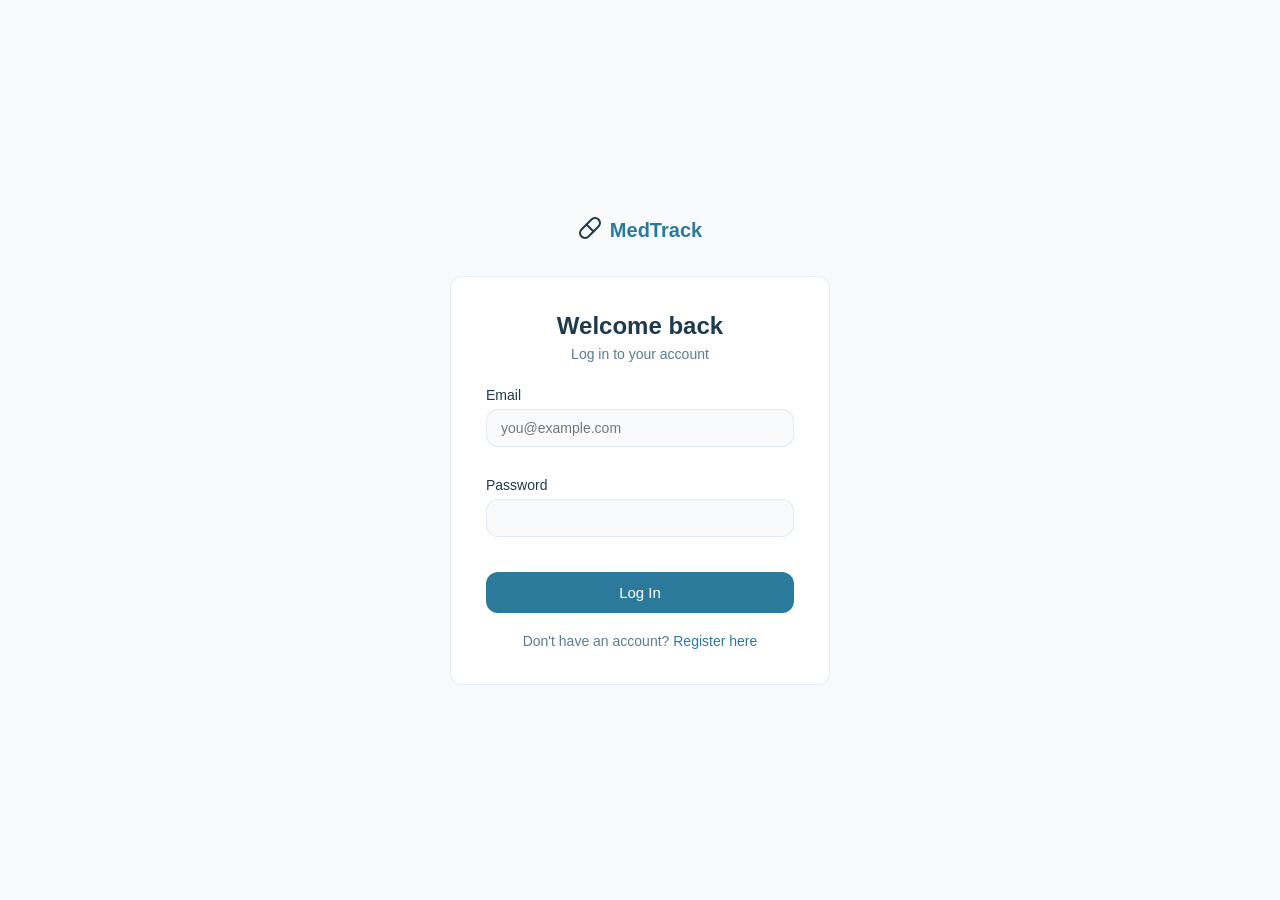
==== commit eb0e811b: "merging with login and register page" ====
--- a/index.html
+++ b/index.html
@@ -7,67 +7,10 @@
     <link rel="stylesheet" href="css/styles.css">
 </head>
 <body>
-    <div id="login-screen">
-    <div class="login-card">
-        <div class="logo" style="justify-content:center;margin-bottom:24px">
-            <span class="logo-icon">💊</span>
-            <span class="logo-text">MedTrack</span>
-        </div>
-        <p id="login-error" class="login-error hidden"></p>
-        <div class="form-group">
-            <label class="form-label">Email</label>
-            <input type="email" id="login-email" class="form-input" placeholder="you@example.com">
-        </div>
-        <div class="form-group">
-            <label class="form-label">Password</label>
-            <input type="password" id="login-password" class="form-input" placeholder="••••••••">
-        </div>
-        <button class="btn-add" style="width:100%;margin-top:8px" onclick="handleLogin()">Sign In</button>
-        <p style="text-align:center;margin-top:16px;font-size:13px;color:var(--muted-foreground)">
-            Don't have an account? 
-            <a href="#" onclick="showRegister()" style="color:var(--primary)">Register</a>
-        </p>
-    </div>
-</div>
-
-<!-- Register Screen -->
-<div id="register-screen" class="hidden">
-    <div class="login-card">
-        <div class="logo" style="justify-content:center;margin-bottom:24px">
-            <span class="logo-icon">💊</span>
-            <span class="logo-text">MedTrack</span>
-        </div>
-        <p id="register-error" class="login-error hidden"></p>
-        <div class="form-group">
-            <label class="form-label">First Name</label>
-            <input type="text" id="reg-name" class="form-input" placeholder="John">
-        </div>
-        <div class="form-group">
-            <label class="form-label">Last Name</label>
-            <input type="text" id="reg-surname" class="form-input" placeholder="Smith">
-        </div>
-        <div class="form-group">
-            <label class="form-label">Email</label>
-            <input type="email" id="reg-email" class="form-input" placeholder="you@example.com">
-        </div>
-        <div class="form-group">
-            <label class="form-label">Password</label>
-            <input type="password" id="reg-password" class="form-input" placeholder="••••••••">
-        </div>
-        <div class="form-group">
-            <label class="form-label">Role</label>
-            <select id="reg-role" class="form-input">
-                <option value="patient">Patient</option>
-                <option value="doctor">Doctor</option>
-            </select>
-        </div>
-        <button class="btn-add" style="width:100%;margin-top:8px" onclick="handleRegister()">Create Account</button>
-        <p style="text-align:center;margin-top:16px;font-size:13px;color:var(--muted-foreground)">
-            Already have an account?
-            <a href="#" onclick="showLogin()" style="color:var(--primary)">Sign In</a>
-        </p>
-    </div>
-</div>
+
+
+
+
 
     <!--MOBILE LAYOUT (Patient View)-->
     <div id="mobile-layout">
@@ -77,14 +20,7 @@
                 <span class="logo-icon">💊</span>
                 <span class="logo-text">MedTrack</span>
             </div>
-            <div class="header-right">
-                <select id="role-selector" class="role-dropdown">
-                    <option value="patient">Patient</option>
-                    <option value="doctor">Doctor</option>
-                    <option value="admin">Admin</option>
-                </select>
-                <button class="profile-btn">👤</button>
-            </div>
+            <button onclick="handleLogout()" style="background:none;border:none;font-size:13px;color:var(--muted-foreground);cursor:pointer;padding:4px 8px">Sign out</button>
         </header>
 
         <!-- Mobile Content -->
@@ -225,6 +161,14 @@
                 <!-- Notification Settings -->
 
                   <!-- Appointments -->
+                  <!-- Prescriptions -->
+                  <div class="card">
+                      <h2 class="section-title">💊 My Prescriptions</h2>
+                      <div id="prescriptions-list">
+                          <!-- Prescriptions will load here -->
+                      </div>
+                  </div>
+
                   <div class="card">
                       <h2 class="section-title"><svg xmlns="http://www.w3.org/2000/svg" width="24" height="24" viewBox="0 0 24 24"><g fill="none"><path fill="#0c6fff" d="m3.171 7.083l3.732.12h5.122c1.71 0 3.411-.07 5.122-.1l3.302-.07h1.7a.35.35 0 0 0 .36-.33a.34.34 0 0 0-.33-.35l-1.73-.12l-3.302-.11c-1.71 0-3.421-.1-5.122-.1c-1.7 0-3.421.06-5.132.11l-3.712.15a7.4 7.4 0 0 0-1.19.06c-.31 0-.47.68 0 .69z"/><path fill="#020202" d="M23.85 5.943c.044-.788.021-1.578-.07-2.361a2.35 2.35 0 0 0-.49-1.11A1.55 1.55 0 0 0 22.52 2a6 6 0 0 0-1.001-.16c-.53-.05-1.06-.08-1.59-.11h-2.362c-2.33 0-4.652-.11-7.003-.13c-1.56 0-3.12 0-4.672.07l-3 .22c-.33 0-.711 0-1.071.07a6 6 0 0 0-.78.2a.64.64 0 0 0-.47.57c-.04.63-.09 1.27-.13 1.991C.35 6.302.3 7.883.21 9.474c-.06.95-.171 1.89-.211 2.841v1.25c0 .58.14 5.003.28 6.543q.035.599.21 1.17a.6.6 0 0 0 .21.301c.163.123.351.208.55.25q.498.08 1 .11l1.261.07l1.881.13l2.951.07c1.201 0 2.432.14 3.652.19h1.62c1.591 0 5.193-.12 7.394-.3a11 11 0 0 0 1.77-.25a.9.9 0 0 0 .45-.3a2.2 2.2 0 0 0 .35-.84q.105-.817.09-1.641L24 12.795zm-1.33 13.115v1.3a1.6 1.6 0 0 1-.12.46c-.12 0-.34.07-.56.09c-.851.11-2.212.19-3.622.26c-1.761.08-3.592.13-4.602.17h-1c-1.401 0-2.832-.16-4.212-.15H5.482l-1.84-.09l-1.251-.09h-.81l-.23-.05c0-.06-.06-.13-.08-.21a18 18 0 0 1-.19-1.83c-.09-1.49-.25-4.912-.28-5.402s0-1.06 0-1.581c0-.81.11-1.61.14-2.431c.03-.82.12-4.162.15-4.752s.06-1.33.11-2c.05 0 .52-.15.73-.17s.72 0 1 0L5.882 2.4h4.632c2.321 0 4.652.17 7.003.23c.77 0 1.55 0 2.331.08c.51 0 1 .07 1.53.13q.365.025.721.1a.76.76 0 0 1 .41.2c.189.279.293.605.3.94c.06.661 0 1.391 0 1.902l.07 6.362v.84z"/><path fill="#020202" d="M3.531 3.702a.88.88 0 0 0-.77 1.57c.76.42 2.23-.74.77-1.57m3.161.07c-.91-.43-1.7.83-.83 1.37a1.31 1.31 0 0 0 1.28-.29c.21-.24.19-.75-.45-1.08m1.841 1.23a1 1 0 0 0 1.56-.4a.89.89 0 0 0-1-1a.79.79 0 0 0-.56 1.4"/><path fill="#020202" fill-rule="evenodd" d="M8.163 11.605c-.35-2.001-.46-2.001-2.11-1.9c-1.481.08-1.731-.141-2.001 1.14c-.06.32-.08.85-.14 1.31a1.3 1.3 0 0 0 .13.83c.45.78 1.62.76 2.42.78c1.471.04 1.821-.76 1.701-2.16m-1.08.71c0 .3 0 .24-.6.32c-2.211.09-1.701.12-1.601-2.2c.698.107 1.404.16 2.11.16c.115.565.146 1.145.09 1.72m.751 3.512c-.31-.66-1.13-.5-1.78-.46c-1.491.07-1.731-.14-2.001 1.13c-.06.32-.08.86-.14 1.32a1.3 1.3 0 0 0 .13.83c.45.771 1.62.761 2.42.781c2.072.05 1.921-1.65 1.371-3.601m-.75 2.18c0 .29 0 .23-.6.32c-2.201.08-1.711.12-1.601-2.2q1.051.132 2.11.13a5.8 5.8 0 0 1 .09 1.75m7.284-6.402c-.35-2.001-.46-2.001-2.111-1.9c-1.48.08-1.73-.141-2 1.14c-.06.32-.09.85-.15 1.31a1.3 1.3 0 0 0 .14.83c.44.78 1.61.76 2.42.78c1.47.04 1.811-.76 1.7-2.16m-1.09.71c0 .3 0 .24-.59.32c-2.212.09-1.712.12-1.602-2.2q1.05.16 2.111.16c.107.566.134 1.146.08 1.72m.722 3.512c-.31-.66-1.13-.5-1.771-.46c-1.49.07-1.73-.14-2 1.13c-.06.32-.09.86-.15 1.32a1.3 1.3 0 0 0 .14.83c.44.771 1.61.761 2.42.781c2.101.05 1.941-1.65 1.36-3.601m-.72 2.18c0 .29 0 .23-.59.32c-2.212.08-1.711.12-1.601-2.2q1.05.147 2.11.16c.107.567.134 1.146.08 1.72m7.295-6.402c-.36-2.001-.47-2.001-2.121-1.9c-1.48.08-1.731-.141-2.001 1.14c-.07.32-.09.85-.15 1.31c-.05.284-.003.575.13.83c.45.78 1.62.76 2.42.78c1.481.04 1.832-.76 1.722-2.16m-1.09.71c-.05.3 0 .24-.601.32c-2.211.09-1.7.12-1.6-2.2q1.048.16 2.11.16c.114.565.145 1.145.09 1.72m.751 3.512c-.31-.66-1.131-.5-1.781-.46c-1.49.07-1.731-.14-2.001 1.13c-.07.32-.09.86-.15 1.32c-.05.284-.003.576.13.83c.45.771 1.62.761 2.42.781c2.082.05 1.932-1.65 1.381-3.601m-.75 2.18c-.05.29 0 .23-.601.32c-2.201.08-1.7.12-1.6-2.2q1.05.147 2.11.16c.115.566.145 1.146.09 1.72" clip-rule="evenodd"/></g></svg> Appointments</h2>
                       <div id="appointments-list">
@@ -259,6 +203,14 @@
                     </div>
                 </div>
             </div>
+
+            <!-- Messages Page -->
+            <div id="patient-messages" class="page hidden">
+            </div>
+
+            <!-- Settings Page -->
+            <div id="patient-settings" class="page hidden">
+            </div>
         </main>
 
         <!-- Bottom Navigation (Mobile Only)-->
@@ -290,7 +242,7 @@
         </nav>
     </div>
 
-    <!-- DESKTOP LAYOUT (Doctor/Admin View)-->
+    <!-- DESKTOP LAYOUT (Doctor View)-->
     <div id="desktop-layout" class="desktop-layout hidden">
         <!-- Desktop Header -->
         <header class="desktop-header">
@@ -298,14 +250,7 @@
                 <span class="logo-icon">💊</span>
                 <span class="logo-text">MedTrack</span>
             </div>
-            <div class="header-right">
-                <select id="role-selector-desktop" class="role-dropdown">
-                    <option value="patient">Patient</option>
-                    <option value="doctor">Doctor</option>
-                    <option value="admin">Admin</option>
-                </select>
-                <button class="profile-btn">👤</button>
-            </div>
+            <button onclick="handleLogout()" style="background:none;border:none;font-size:13px;color:var(--muted-foreground);cursor:pointer;padding:4px 8px">Sign out</button>
         </header>
 
         <!-- Desktop Sidebar -->
@@ -338,29 +283,7 @@
                 </button>
             </div>
 
-            <!-- Admin Navigation -->
-            <div id="admin-nav" class="sidebar-nav hidden">
-                <button class="sidebar-item active" data-page="dashboard">
-                    <span class="sidebar-icon">🏠</span>
-                    <span class="sidebar-label">Dashboard</span>
-                </button>
-                <button class="sidebar-item" data-page="users">
-                    <span class="sidebar-icon">👥</span>
-                    <span class="sidebar-label">Users & Roles</span>
-                </button>
-                <button class="sidebar-item" data-page="logs">
-                    <span class="sidebar-icon">📋</span>
-                    <span class="sidebar-label">System Logs</span>
-                </button>
-                <button class="sidebar-item" data-page="reports">
-                    <span class="sidebar-icon">📊</span>
-                    <span class="sidebar-label">Reports</span>
-                </button>
-                <button class="sidebar-item" data-page="settings">
-                    <span class="sidebar-icon">⚙️</span>
-                    <span class="sidebar-label">Settings</span>
-                </button>
-            </div>
+            
         </aside>
 
         <!-- Desktop Content -->
@@ -371,7 +294,7 @@
     <!--Add medication Modal-->
     <div id="add-med-modal" class="modal-overlay hidden">
       <div class="modal">
-          <h2 class="modal-title">Add Medication</h2>
+          <h2 class="modal-title" id="modal-title">Add Medication</h2>
           <form id="add-med-form">
               <div class="form-group">
                   <label class="form-label">Medication Name</label>
@@ -394,7 +317,7 @@
                   <input type="time" id="med-time" class="form-input" value="08:00" required>
               </div>
               <div class="modal-buttons">
-                  <button type="submit" class="btn-add">Add Medication</button>
+                  <button type="submit" id="modal-submit" class="btn-add">Add Medication</button>
                   <button type="button" id="cancel-modal" class="btn-cancel">Cancel</button>
               </div>
           </form>
@@ -407,5 +330,4 @@
     <script src="js/api.js"></script>
     <script src="js/app.js"></script>
 </body>
-</html>
-
+</html>
--- a/css/styles.css
+++ b/css/styles.css
@@ -1135,7 +1135,7 @@
 /* Patient name cell */
 .patient-name-cell { display: flex; align-items: center; gap: 10px; }
 .pname { font-weight: 600; display: block; }
-.page  { font-size: 12px; color: var(--muted-foreground); display: block; }
+.doc-table .page  { font-size: 12px; color: var(--muted-foreground); display: block; }
 .condition-text { font-size: 13px; color: var(--muted-foreground); }
 
 /* Adherence bar cell */
@@ -1280,6 +1280,8 @@
 .dl-dot  { width: 10px; height: 10px; border-radius: 50%; display: inline-block; }
 
 /* Messages */
+
+
 .msg-layout {
     display: flex;
     flex: 1;
@@ -1432,4 +1434,101 @@
     border-radius: var(--radius);
     font-size: 13px;
     margin-bottom: 16px;
-}+}
+
+
+
+
+
+  /* Auth Pages */                                                                                       .auth-body {
+      min-height: 100vh;
+      display: flex;
+      align-items: center;
+      justify-content: center;
+      background-color: var(--background);
+  }
+
+  .auth-container {
+      width: 100%;
+      max-width: 420px;
+      padding: 20px;
+  }
+
+  .auth-logo {
+      display: flex;
+      align-items: center;
+      justify-content: center;
+      gap: 8px;
+      margin-bottom: 30px;
+  }
+
+  .auth-card {
+      background-color: var(--card);
+      border-radius: var(--radius);
+      padding: 35px;
+      border: 1px solid var(--border);
+  }
+
+  .auth-title {
+      font-size: 24px;
+      font-weight: 600;
+      color: var(--foreground);
+      margin-bottom: 6px;
+      text-align: center;
+  }
+
+  .auth-subtitle {
+      font-size: 14px;
+      color: var(--muted-foreground);
+      text-align: center;
+      margin-bottom: 25px;
+  }
+
+  .auth-form {
+      display: flex;
+      flex-direction: column;
+      gap: 15px;
+  }
+
+  .btn-auth {
+      width: 100%;
+      padding: 12px;
+      background-color: var(--primary);
+      color: var(--primary-foreground);
+      border: none;
+      border-radius: var(--radius);
+      font-size: 15px;
+      font-weight: 500;
+      cursor: pointer;
+      margin-top: 5px;
+      transition: background-color 0.2s;
+  }
+
+  .btn-auth:hover {
+      background-color: var(--accent);
+  }
+
+  .auth-switch {
+      text-align: center;
+      font-size: 14px;
+      color: var(--muted-foreground);
+      margin-top: 20px;
+  }
+
+  .auth-link {
+      color: var(--primary);
+      text-decoration: none;
+      font-weight: 500;
+  }
+
+  .auth-link:hover {
+      text-decoration: underline;
+  }
+
+  .auth-error {
+      font-size: 13px;
+      color: var(--destructive);
+      text-align: center;
+  }
+
+
